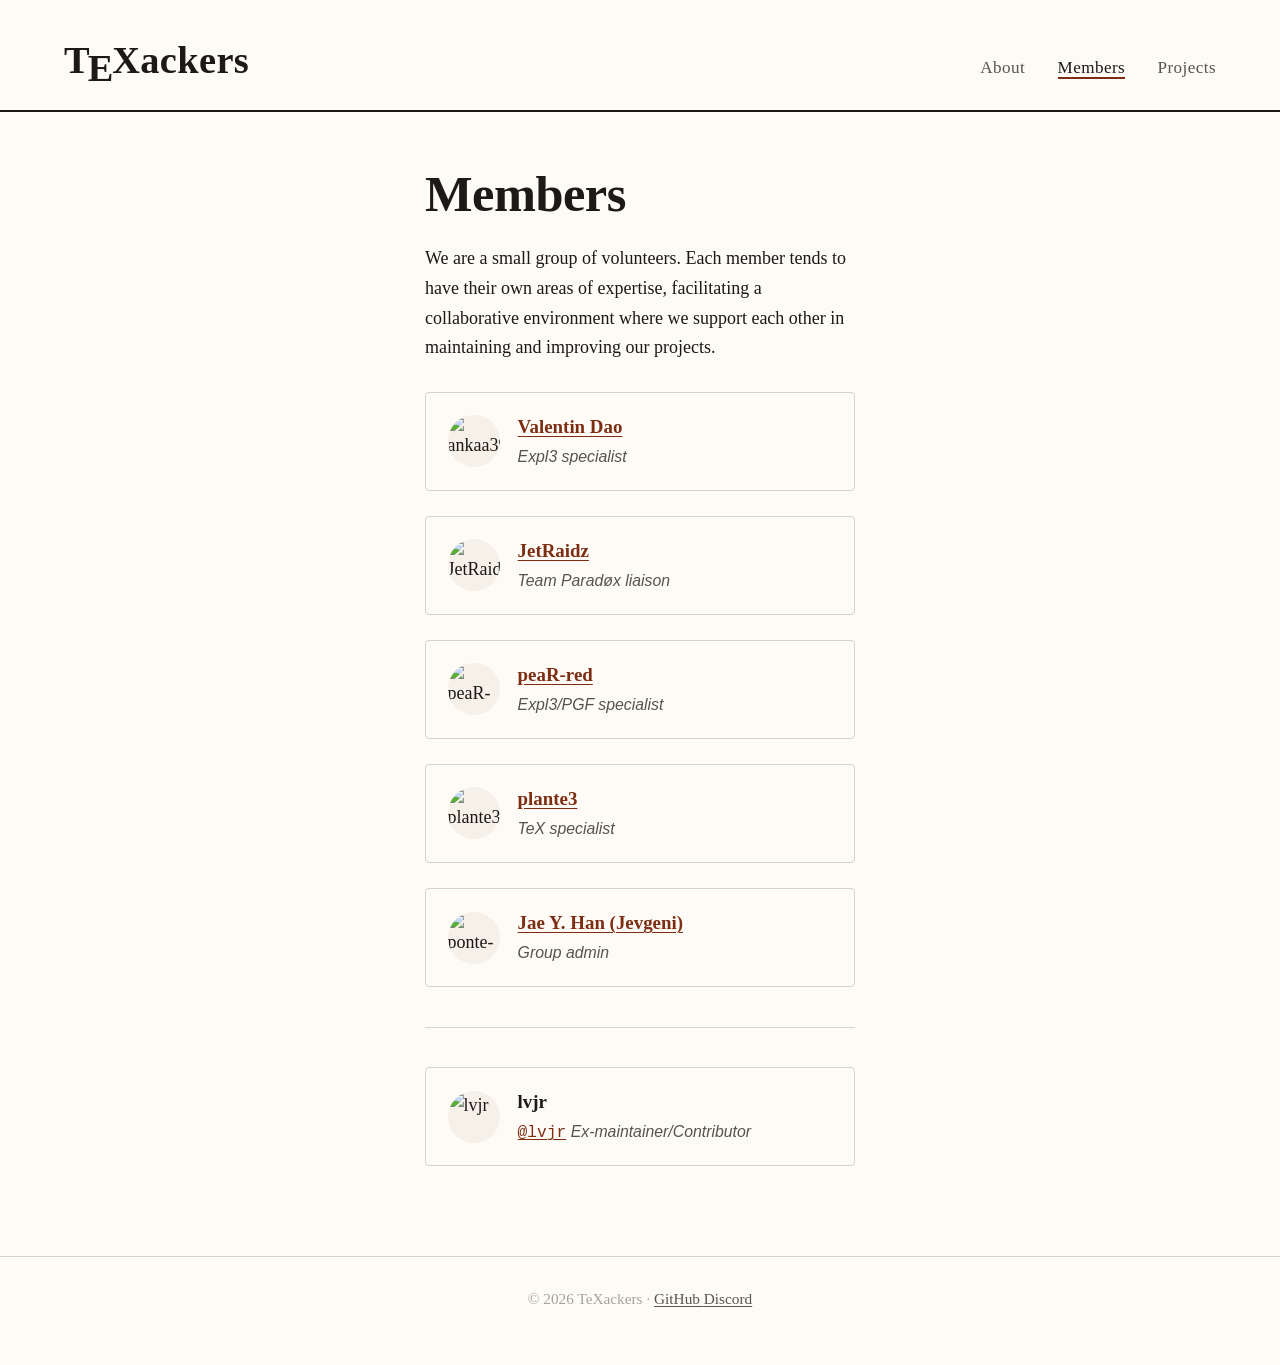
==== members.html @ e1a3dbb6 "[add] HTML and CSS file for the website" ====
<!DOCTYPE html>
<html lang="en">
<head>
  <meta charset="utf-8">
  <meta name="viewport" content="width=device-width, initial-scale=1">
  <title>Members — TeXackers</title>
  <meta name="description" content="People behind TeXackers.">
  <link rel="stylesheet" href="css/style.css">
</head>
<body>

  <header class="site-header">
    <div class="header-inner">
      <a class="masthead" href="/">T<span class="tex-e">E</span>Xackers</a>
      <nav>
        <ul>
          <li><a href="/">About</a></li>
          <li><a href="/members.html" aria-current="page">Members</a></li>
          <li><a href="/projects.html">Projects</a></li>
        </ul>
      </nav>
    </div>
  </header>

  <main class="page-content">

    <h1>Members</h1>

    <p>
      We are a small group of volunteers. Each member tends to have their own areas of expertise, facilitating a collaborative environment where we support each other in maintaining and improving our projects.
    </p>

    <div class="members-list">
      <div class="member-card">
        <img class="member-avatar"
             src="https://github.com/ankaa3908.png"
             alt="ankaa3908">
        <div class="member-info">
          <h3><a href="https://github.com/ankaa3908">Valentin Dao</a></h3>
          <span class="role">Expl3 specialist</span>
        </div>
      </div>

      <div class="member-card">
        <img class="member-avatar"
             src="https://github.com/JetRaidz.png"
             alt="JetRaidz">
        <div class="member-info">
          <h3><a href="https://github.com/JetRaidz">JetRaidz</a></h3>
          <span class="role">Team Paradøx liaison</span>
        </div>
      </div>

      <div class="member-card">
        <img class="member-avatar"
             src="https://github.com/peaR-red.png"
             alt="peaR-red">
        <div class="member-info">
          <h3><a href="https://github.com/peaR-red">peaR-red</a></h3>
          <span class="role">Expl3/PGF specialist</span>
        </div>
      </div>

      <div class="member-card">
        <img class="member-avatar"
             src="https://github.com/plante3.png"
             alt="plante3">
        <div class="member-info">
          <h3><a href="https://github.com/plante3">plante3</a></h3>
          <span class="role">TeX specialist</span>
        </div>
      </div>

      <div class="member-card">
        <img class="member-avatar"
             src="https://github.com/ponte-vecchio.png"
             alt="ponte-vecchio">
        <div class="member-info">
          <h3><a href="https://github.com/ponte-vecchio">Jae Y. Han (Jevgeni)</a></h3>
          <span class="role">Group admin</span>
        </div>
      </div>
    </div>

    <hr>

    <div class="member-card">
        <img class="member-avatar"
             src="https://github.com/lvjr.png"
             alt="lvjr">
        <div class="member-info">
          <h3>lvjr</h3>
          <span class="handle"><a href="https://github.com/lvjr">@lvjr</a></span>
          <span class="role">Ex-maintainer/Contributor</span>
        </div>
    </div>



  </main>

  <footer class="site-footer">
    <p>
      &copy; 2026 TeXackers &middot;
      <a href="https://github.com/TeXackers">GitHub </a>
      <a href="https://discord.gg/TYNPKaQwU8"> Discord</a>
    </p>
  </footer>

</body>
</html>
---- css/style.css ----
/* rm */
@import url("https://cdn.jsdelivr.net/gh/vsalvino/computer-modern@main/fonts/serif.css");
/* sf */
@import url("https://cdn.jsdelivr.net/gh/vsalvino/computer-modern@main/fonts/sans.css");
@import url("https://cdn.jsdelivr.net/gh/vsalvino/computer-modern@main/fonts/bright.css");
/* tt */
@import url("https://cdn.jsdelivr.net/gh/vsalvino/computer-modern@main/fonts/typewriter.css");

:root {
  /* light mode */
  --ink:        #1c1917;
  --ink-light:  #57534e;
  --ink-faint:  #a8a29e;
  --paper:      #fefbf6;
  --paper-dim:  #f5f0e8;
  --accent:     #7c2d12;
  --accent-hover:#991b1b;
  --rule:       #d6d3ce;
  --mono-bg:    #f0ece4;


  --font-display: 'Computer Modern Serif', serif;
  --font-sans:    'Computer Modern Bright', 'Helvetica Neue', sans-serif;
  --font-body:    'Computer Modern Serif', 'Georgia', serif;
  --font-mono:    'Computer Modern Typewriter', 'Menlo', monospace;

  --measure:    62ch;         /* comfortable reading width */
  --gutter:     clamp(1.5rem, 5vw, 4rem);
  --leading:    1.65;
}

/* dark mode */
  [data-theme="dark"] {
  --ink:        #fefbf6;
  --ink-light:  #f5f0e8;
  --ink-faint:  #a8a29e;
  --paper:      #202024;
  --paper-dim:  #323338;
  --accent:     #82B9E7;
  --accent-hover:#EABA42;
  --rule:       #393A3F;
  --mono-bg:    #f0ece4;
}

/* show/hide the appropriate icon */
.theme-icon-dark  { display: none; }
[data-theme="dark"] .theme-icon-light { display: none; }
[data-theme="dark"] .theme-icon-dark  { display: inline; }

*, *::before, *::after { box-sizing: border-box; margin: 0; padding: 0; }

html {
  font-size: 18px;
  -webkit-font-smoothing: antialiased;
  -moz-osx-font-smoothing: grayscale;
  scroll-behavior: smooth;
}

body {
  font-family: var(--font-body);
  font-weight: 400;
  line-height: var(--leading);
  color: var(--ink);
  background: var(--paper);
}

a {
  color: var(--accent);
  text-decoration-thickness: 1px;
  text-underline-offset: 0.15em;
  transition: color 0.15s ease;
}
a:hover { color: var(--accent-hover); }

img { max-width: 100%; display: block; }



.site-header,
.site-footer,
.page-content { padding-inline: var(--gutter); }

.page-content {
  max-width: var(--measure);
  margin-inline: auto;
  padding-block: 3rem 5rem;
}


/* header/masthead */
.site-header {
  border-bottom: 2px solid var(--ink);
  padding-block: 1.6rem 1rem;
}

.header-inner {
  max-width: 72rem;
  margin-inline: auto;
  display: flex;
  flex-wrap: wrap;
  align-items: baseline;
  justify-content: space-between;
  gap: 0.8rem 2rem;
}

.masthead {
  font-family: var(--font-display);
  font-size: clamp(1.6rem, 3vw, 2.2rem);
  font-weight: 700;
  letter-spacing: 0.01em;
  text-decoration: none;
  color: var(--ink);
}
.masthead:hover { color: var(--accent); }

/* TeX-style lowered E */
.masthead .tex-e {
  /* font-size: 0.82em; */
  position: relative;
  top: 0.22em;
  margin-left: -0.06em;
  margin-right: -0.04em;
}

nav ul {
  list-style: none;
  display: flex;
  gap: 1.8rem;
}

nav a {
  font-family: var(--font-body);
  font-weight: 500;
  font-size: 0.95rem;
  letter-spacing: 0.025em;
  color: var(--ink-light);
  text-decoration: none;
  position: relative;
}
nav a::after {
  content: '';
  position: absolute;
  bottom: -2px;
  left: 0;
  width: 0;
  height: 1.5px;
  background: var(--accent);
  transition: width 0.25s ease;
}
nav a:hover,
nav a[aria-current="page"] { color: var(--ink); }
nav a:hover::after,
nav a[aria-current="page"]::after { width: 100%; }


/* === other shit === */
h1 {
  font-family: var(--font-display);
  font-weight: 700;
  font-size: clamp(2rem, 4vw, 2.8rem);
  line-height: 1.15;
  margin-bottom: 0.4em;
  letter-spacing: -0.01em;
}

h2 {
  font-family: var(--font-display);
  font-weight: 600;
  font-size: 1.45rem;
  line-height: 1.25;
  margin-top: 2.5rem;
  margin-bottom: 0.6rem;
  color: var(--ink);
}

h3 {
  font-family: var(--font-display);
  font-weight: 600;
  font-size: 1.15rem;
  margin-top: 1.8rem;
  margin-bottom: 0.4rem;
}

p { margin-bottom: 1rem; }

.subtitle {
  font-family: var(--font-display);
  font-style: italic;
  font-size: 1.15rem;
  color: var(--ink-light);
  margin-top: -0.2rem;
  margin-bottom: 2rem;
}

.lead {
  font-size: 1.1rem;
  font-weight: 300;
  color: var(--ink-light);
  line-height: 1.75;
  margin-bottom: 1.6rem;
}

hr {
  border: none;
  border-top: 1px solid var(--rule);
  margin-block: 2.2rem;
}

code, .mono {
  font-family: var(--font-mono);
  font-size: 0.85em;
  background: var(--mono-bg);
  padding: 0.12em 0.35em;
  border-radius: 3px;
}

/* inline TeX logo anywhere in body text */
.tex-logo .tex-e {
  /* font-size: 0.82em; */
  position: relative;
  top: 0.28em;
  margin-left: -0.12em;
  margin-right: -0.05em;
}


/* project repo gridding */
.repo-grid {
  display: grid;
  grid-template-columns: 1fr;
  gap: 1.4rem;
  margin-top: 1.6rem;
}

.repo-card {
  border: 1px solid var(--rule);
  border-radius: 4px;
  padding: 1.4rem 1.6rem;
  transition: border-color 0.2s ease, box-shadow 0.2s ease;
  display: flex;
  flex-direction: column;
  gap: 0.4rem;
}
.repo-card:hover {
  border-color: var(--accent);
  box-shadow: 0 2px 8px rgba(0,0,0,0.04);
}

.repo-card h3 {
  margin: 0;
  font-size: 1.2rem;
}
.repo-card h3 a {
  text-decoration: none;
}

.repo-card .repo-desc {
  font-size: 0.95rem;
  color: var(--ink-light);
  flex: 1;
}

.repo-card .repo-meta {
  font-family: var(--font-mono);
  font-size: 0.78rem;
  color: var(--ink-faint);
  margin-top: 0.4rem;
  display: flex;
  gap: 1.2rem;
  flex-wrap: wrap;
}

/* Project */
/* class variant of a that just uses Computer Modern Typewriter */
a.mono-link {
  font-family: var(--font-mono);
  font-size: 1.33rem;
  color: var(--accent);
  text-decoration: none;
}
a.mono-link:hover { color: var(--accent-hover); }

/* Member List */
.members-list {
  margin-top: 1.6rem;
  display: grid;
  grid-template-columns: repeat(auto-fill, minmax(16rem, 1fr));
  gap: 1.4rem;
}

.member-card {
  display: flex;
  align-items: center;
  gap: 1rem;
  padding: 1rem 1.2rem;
  border: 1px solid var(--rule);
  border-radius: 4px;
  transition: border-color 0.2s ease;
}
.member-card:hover { border-color: var(--accent); }

.member-avatar {
  width: 52px;
  height: 52px;
  border-radius: 50%;
  object-fit: cover;
  background: var(--paper-dim);
  flex-shrink: 0;
}

.member-info h3 {
  margin: 0;
  font-size: 1.05rem;
}

.member-info .handle {
  font-family: var(--font-mono);
  font-size: 0.9rem;
  color: var(--ink-faint);
}

.member-info .role {
  font-family: var(--font-sans);
  font-size: 0.88rem;
  color: var(--ink-light);
  font-style: italic;
}


/* === FOOTER === */
.site-footer {
  border-top: 1px solid var(--rule);
  padding-block: 1.6rem 2rem;
  text-align: center;
  font-size: 0.85rem;
  color: var(--ink-faint);
}
.site-footer a { color: var(--ink-light); }


/* dynamic */
@media (max-width: 600px) {
  html { font-size: 16px; }

  .header-inner {
    flex-direction: column;
    align-items: flex-start;
    gap: 0.6rem;
  }

  nav ul { gap: 1.2rem; }

  .members-list {
    grid-template-columns: 1fr;
  }
}
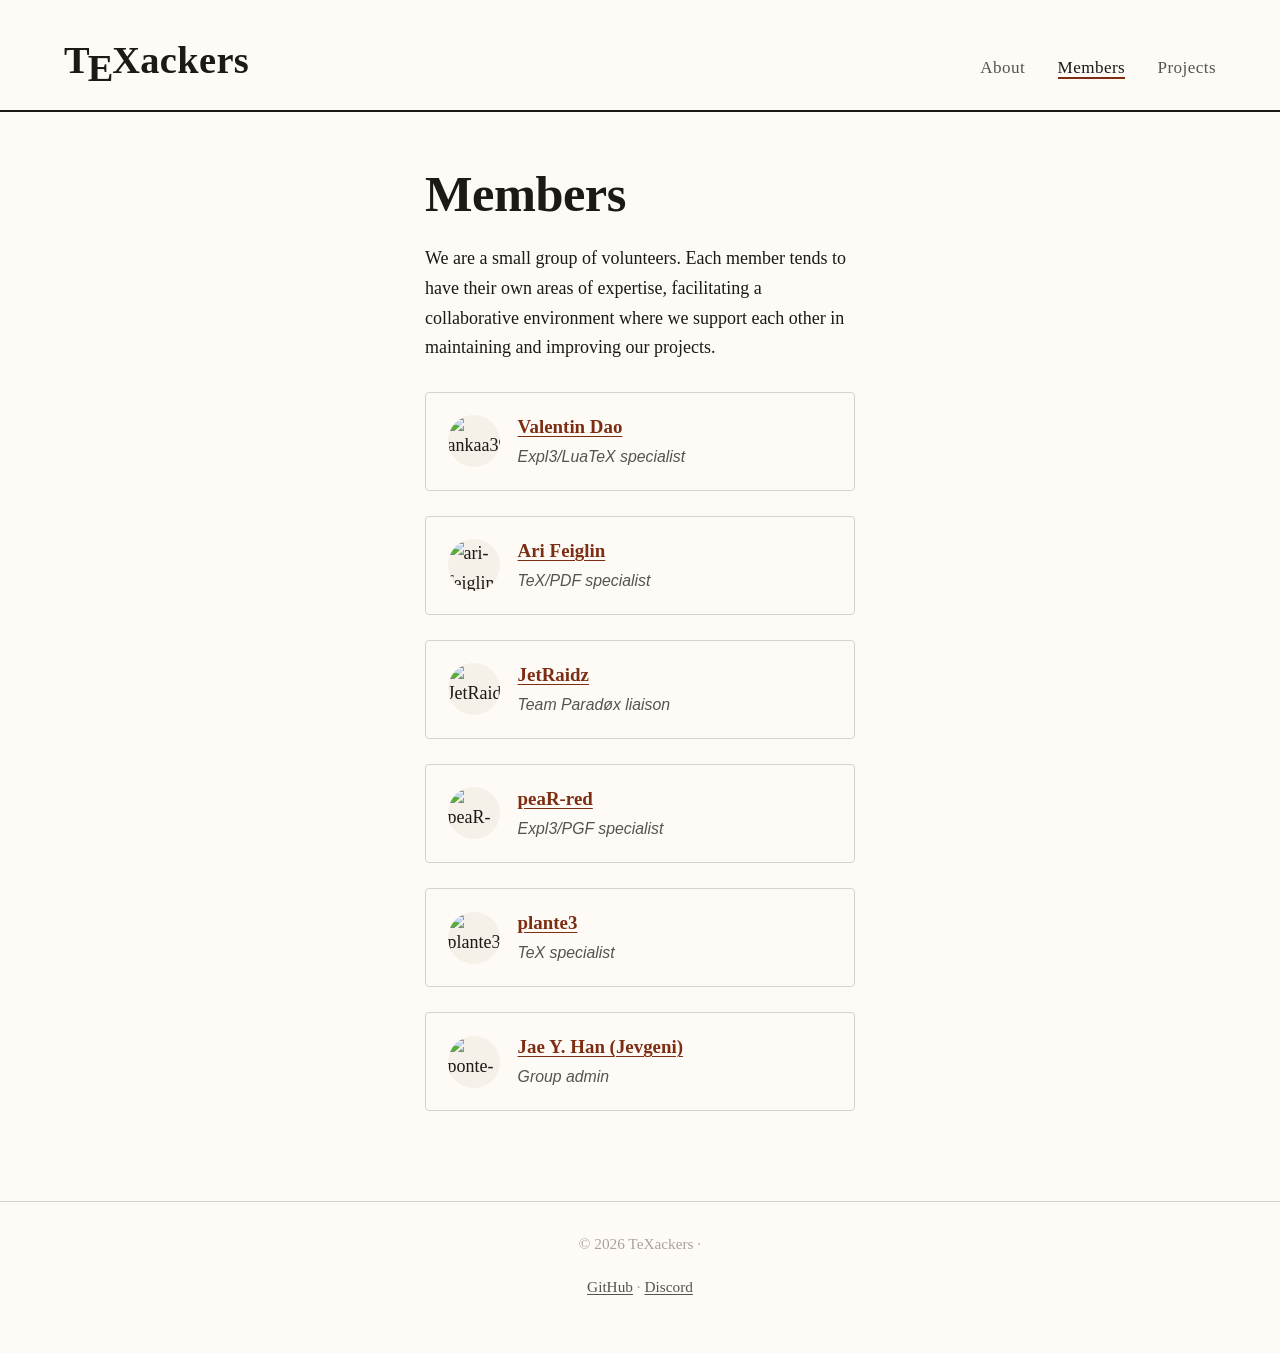
==== commit b6dc5372: "Specify Ankaa's LuaTeX exp (#4) ---------  Co-authored-by: Valentin Dao <vdao.texdev@gmail.com>" ====
--- a/members.html
+++ b/members.html
@@ -37,7 +37,17 @@
              alt="ankaa3908">
         <div class="member-info">
           <h3><a href="https://github.com/ankaa3908">Valentin Dao</a></h3>
-          <span class="role">Expl3 specialist</span>
+          <span class="role">Expl3/LuaTeX specialist</span>
+        </div>
+      </div>
+
+      <div class="member-card">
+        <img class="member-avatar"
+             src="https://github.com/ari-feiglin.png"
+             alt="ari-feiglin">
+        <div class="member-info">
+          <h3><a href="https://github.com/ari-feiglin">Ari Feiglin</a></h3>
+          <span class="role">TeX/PDF specialist</span>
         </div>
       </div>
 
@@ -81,29 +91,16 @@
         </div>
       </div>
     </div>
-
-    <hr>
-
-    <div class="member-card">
-        <img class="member-avatar"
-             src="https://github.com/lvjr.png"
-             alt="lvjr">
-        <div class="member-info">
-          <h3>lvjr</h3>
-          <span class="handle"><a href="https://github.com/lvjr">@lvjr</a></span>
-          <span class="role">Ex-maintainer/Contributor</span>
-        </div>
-    </div>
-
-
-
   </main>
 
   <footer class="site-footer">
     <p>
       &copy; 2026 TeXackers &middot;
-      <a href="https://github.com/TeXackers">GitHub </a>
-      <a href="https://discord.gg/TYNPKaQwU8"> Discord</a>
+    </p>
+    <p>
+      <span><a href="https://github.com/TeXackers">GitHub</a></span>
+      <span>&middot;</span>
+      <span><a href="https://discord.gg/TYNPKaQwU8">Discord</a></span>
     </p>
   </footer>
 
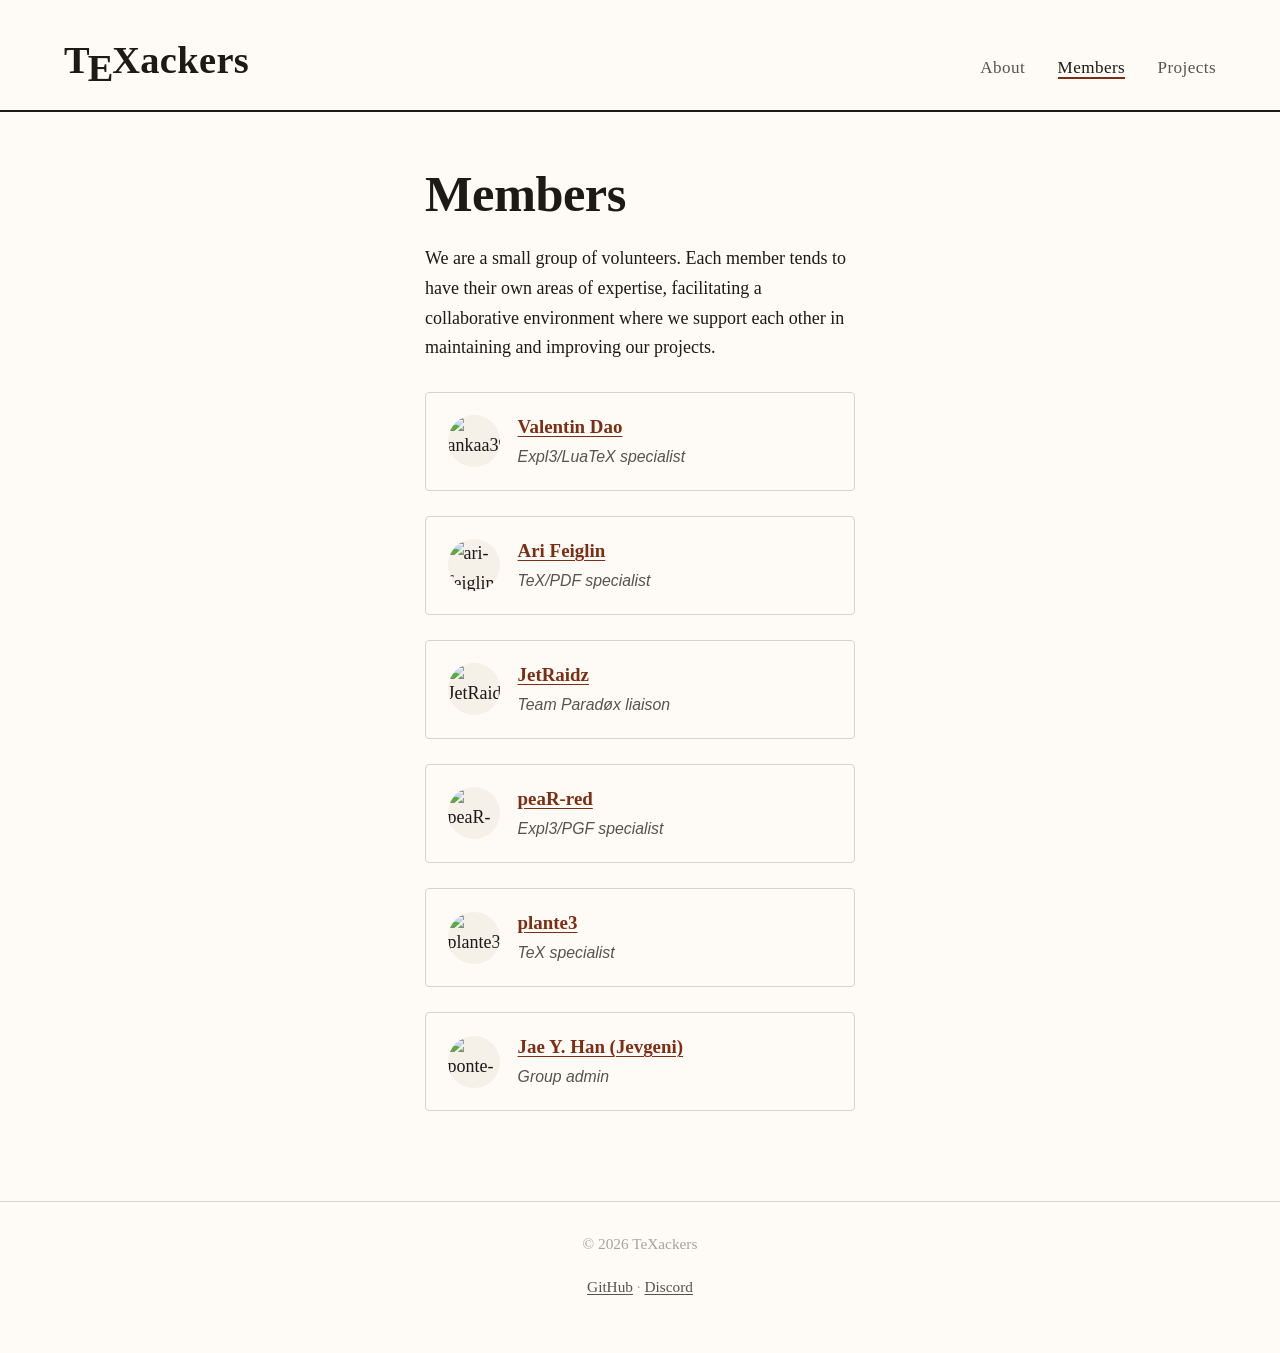
==== commit 09ae5db2: "Remove stray dots in site footer - Removed a stray dot in the site footer next to the TeXackers copy" ====
--- a/members.html
+++ b/members.html
@@ -95,7 +95,7 @@
 
   <footer class="site-footer">
     <p>
-      &copy; 2026 TeXackers &middot;
+      &copy; 2026 TeXackers
     </p>
     <p>
       <span><a href="https://github.com/TeXackers">GitHub</a></span>
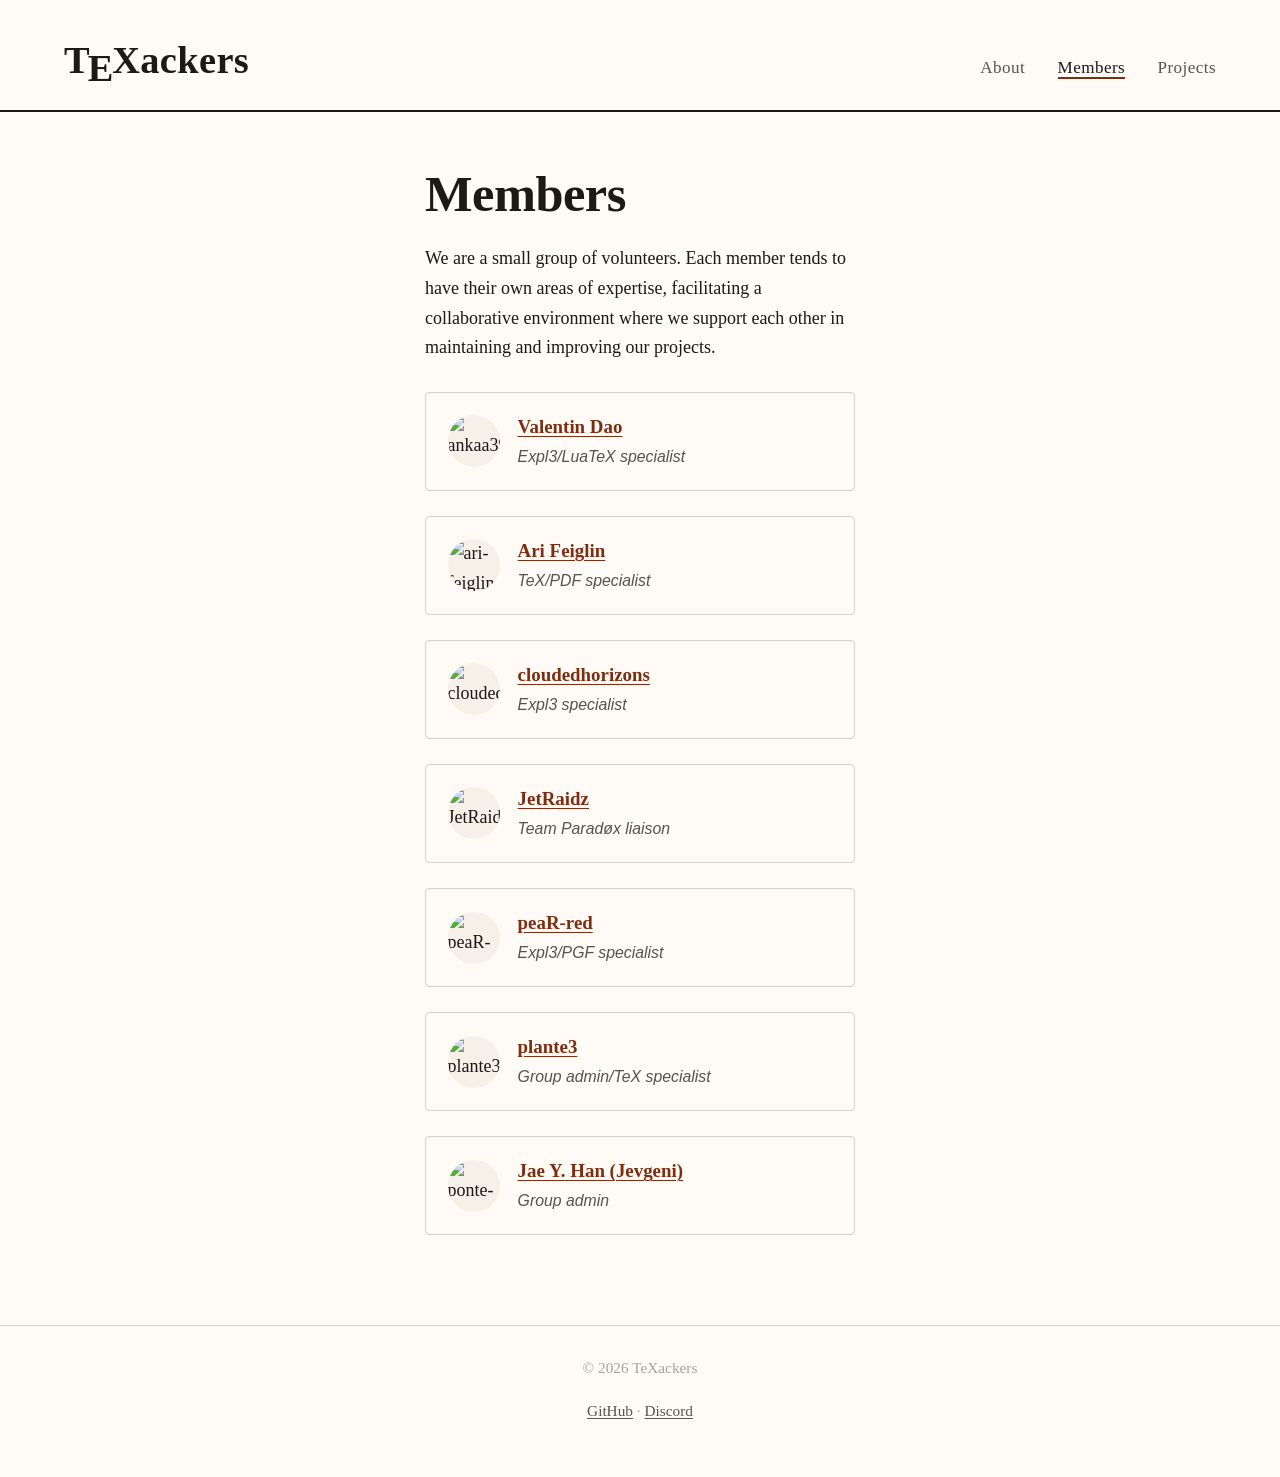
==== commit 5c2d8b70: "Add cloudedhorizons to member page - Added new member cloudedhorizons to members.html - Changed titl" ====
--- a/members.html
+++ b/members.html
@@ -53,6 +53,16 @@
 
       <div class="member-card">
         <img class="member-avatar"
+             src="https://github.com/cloudedhorizons.png"
+             alt="cloudedhorizons">
+        <div class="member-info">
+          <h3><a href="https://github.com/cloudedhorizons">cloudedhorizons</a></h3>
+          <span class="role">Expl3 specialist</span>
+        </div>
+      </div>
+
+      <div class="member-card">
+        <img class="member-avatar"
              src="https://github.com/JetRaidz.png"
              alt="JetRaidz">
         <div class="member-info">
@@ -77,7 +87,7 @@
              alt="plante3">
         <div class="member-info">
           <h3><a href="https://github.com/plante3">plante3</a></h3>
-          <span class="role">TeX specialist</span>
+          <span class="role">Group admin/TeX specialist</span>
         </div>
       </div>
 
